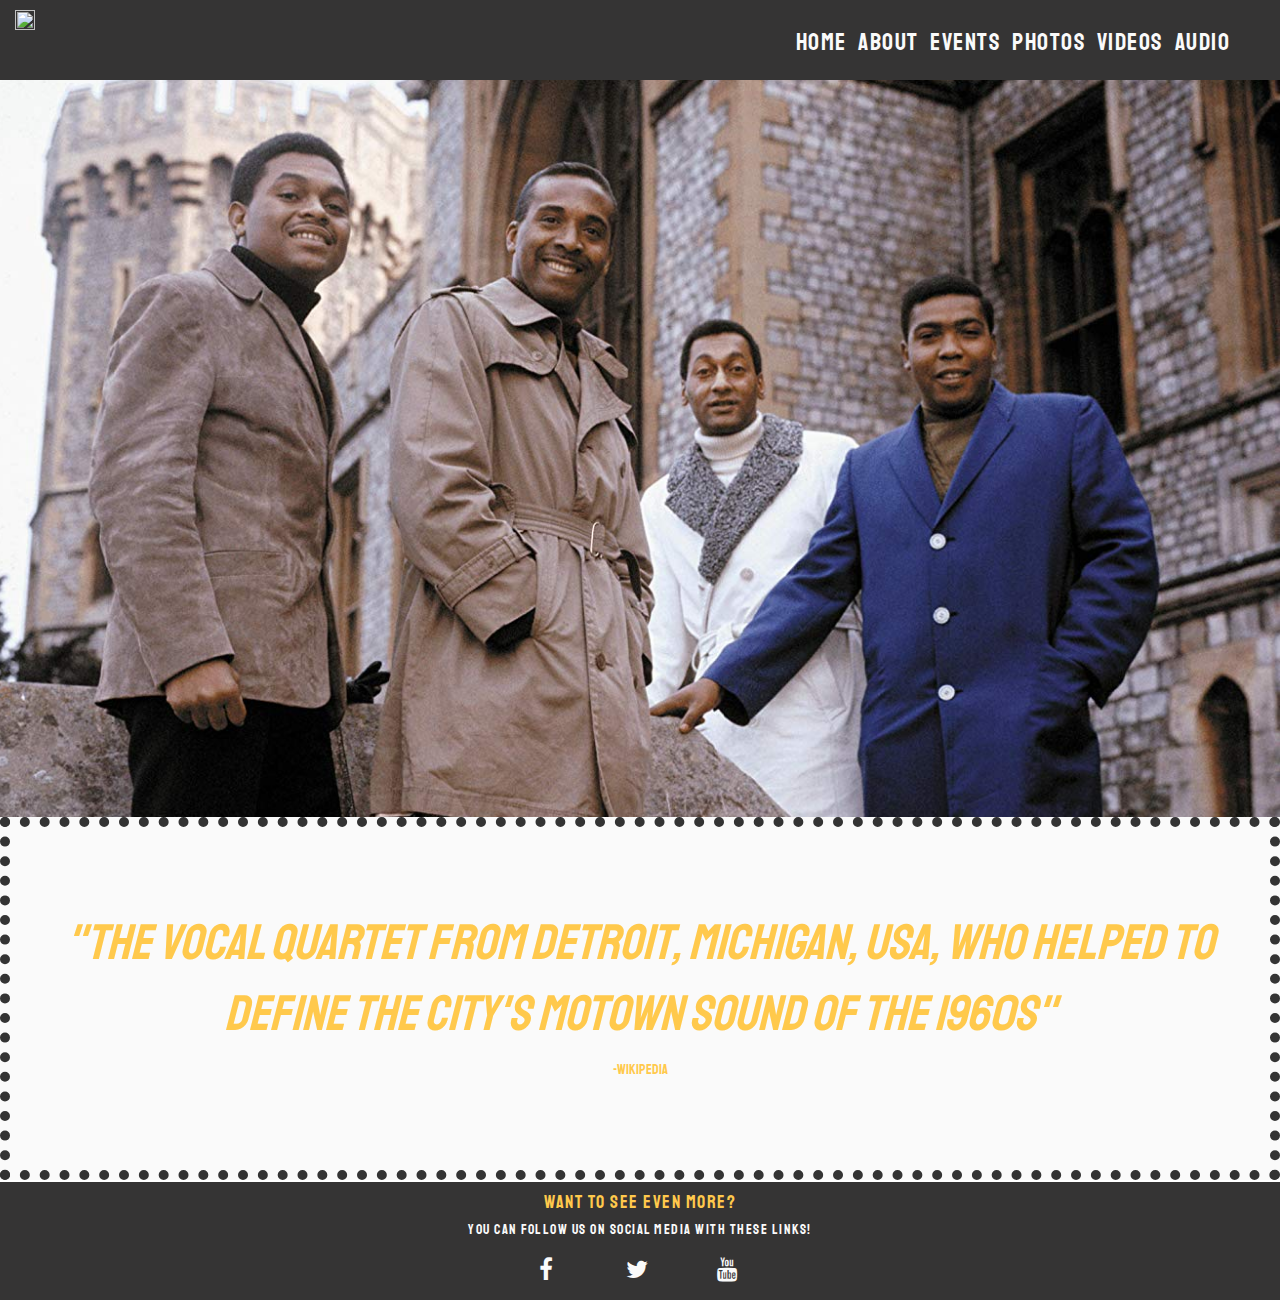
==== index.html @ 50c67801 "removed pages folder" ====
<!DOCTYPE html>
<html lang="en">
<head>
    <meta charset="UTF-8">
    <meta name="viewport" content="width=device-width, initial-scale=1.0">
    <meta http-equiv="X-UA-Compatible" content="ie=edge">
    
    <link rel="stylesheet" href="https://maxcdn.bootstrapcdn.com/bootstrap/3.3.7/css/bootstrap.min.css">
    <link rel="stylesheet" href="https://maxcdn.bootstrapcdn.com/font-awesome/4.7.0/css/font-awesome.min.css" type="text/css" />
    <link rel="stylesheet" href="/css/style.css" type="text/css" />
    <link href="https://fonts.googleapis.com/css?family=Staatliches" rel="stylesheet">
    
    <title>Four Tops</title>

</head>

<body>
    
    <nav class="container-fluid">
        <div class="topnav">
            <a class="logo" href="#home"><img src="../images/ftlogo.png"></a>
                <div class="topnav-right">
                    <a class="active" href="#home">Home</a>
                    <a href="#">About</a>
                    <a href="#">Events</a>
                    <a href="#">Photos</a>
                    <a href="#">Videos</a>
                    <a href="#">Audio</a>
            </div>
        </div>
    </nav>
    
    <section class="continer-fluid">
        <div class="row">
            <div class="image-wrapper">
                <img src="../images/indeximg1.jpg">
            </div>
        </div>
    </section>
    
    <article class="container-fluid">
        <div class="row-quote">
            <div class="quote-container">
                <p class=" uppercase quote-mainpage"><i>"The vocal quartet from Detroit, Michigan, USA, who helped to define the city's Motown sound of the 1960s"</i>
                </br><p class="quotee">-Wikipedia</p></p>
            </div>
        </div>
    </article>
    
    <footer class="container-fluid">
        <div id="base-foot">
            <h4 class="uppercase footer-text">Want to see even more?</h4>
            <h5 class="footer-main">You can follow us on Social Media with these links!</h5>
                <ul class="list-inline social-links">
                    <li><a class="target_blank" href="/"><i class="fa fa-facebook"></i></a></li>
                    <li><a class="target_blank" href="/"><i class="fa fa-twitter"></i></a></li>
                    <li><a class="target_blank" href="/"><i class="fa fa-youtube"></i></a></li>
               </ul>
        </div>
    </footer>
    
    <script src="https://code.jquery.com/jquery-3.2.1.min.js" integrity="sha256-hwg4gsxgFZhOsEEamdOYGBf13FyQuiTwlAQgxVSNgt4=" crossorigin="anonymous"></script>
    <script src="https://maxcdn.bootstrapcdn.com/bootstrap/3.3.7/js/bootstrap.min.js" integrity="sha384-Tc5IQib027qvyjSMfHjOMaLkfuWVxZxUPnCJA7l2mCWNIpG9mGCD8wGNIcPD7Txa" crossorigin="anonymous"></script>
</body>
</html>
---- css/style.css ----
@import url('https://fonts.googleapis.com/css?family=Staatliches:100,200,300,400,500,600,700|Exo:100,200,300,400,500,600,700');

/*--------------------------------------------------------------Nav Elements */

.topnav {
    background-color: #353434;
    overflow: hidden;
    padding: 10px;
    margin-left: -15px;
    margin-right: -15px;
}

.logo {
    float: left;
    margin-right: 50px;
    min-height: 60px;
}

.topnav a {
    color: #fafafa;
    font-weight: 500;
    text-decoration: none;
    letter-spacing: 1.5px;
    margin-left: 5px;
    font-family: "Staatliches", sans-serif;
    transition: all 0.5s ease-in-out;
}

.topnav a:hover {
    color: #ffc94c;
}

.topnav-right {
    float: right;
    margin-top: 15px;
    margin-right: 40px;
    font-size: x-large;
}

/*----------------------------------------Index main bg */

.image-wrapper, img {
    width: 100%;
    height: 100%;
}

.row {
    margin-right: 0;
}

/*----------------------------------------Article main page */

.row-quote {
    margin-right: -15px;
    margin-left: -15px;
    margin-bottom: 2px;
    background-color: #fafafa;
}

.quote-container {
    border-color: #ffc94c;
    border: dotted 10px;
    padding: 80px 0px 80px 0px;
}

.quote-mainpage {
    font-family: "Staatliches", sans-serif;
    display: inline-block;
    text-align: center;
    color: #ffc94c;
    font-size: 50px;
    padding-right: 10px;
    padding-left: 10px;
}

.quotee {
    font-family: "Staatliches", sans-serif;
    text-align: center;
    color: #ffc94c;
}

/*----------------------------------------Footer */

#base-foot {
    font-family: "Staatliches", sans-serif;
    letter-spacing: 1.5px;
    background-color: #353434;
    color: #fafafa;
    max-height: 118px;
    text-align: center;
    font-size: x-large;
    padding-top: 1px;
    margin-left: -15px;
    margin-right: -15px;
}

.footer-text {
    color: #ffc94c;
}

.social-links {
    margin-bottom: 0;
}

.social-links li a i {
    width: 75px;
    height: 75px;
    padding: 22px 0;
    font-size: x-large;
    text-align: center;
    color: #fafafa;
    margin-top: -13px;
}

.social-links li a i:hover {
    color: #ffc94c;
    transition: all 0.5s ease-in-out;
}
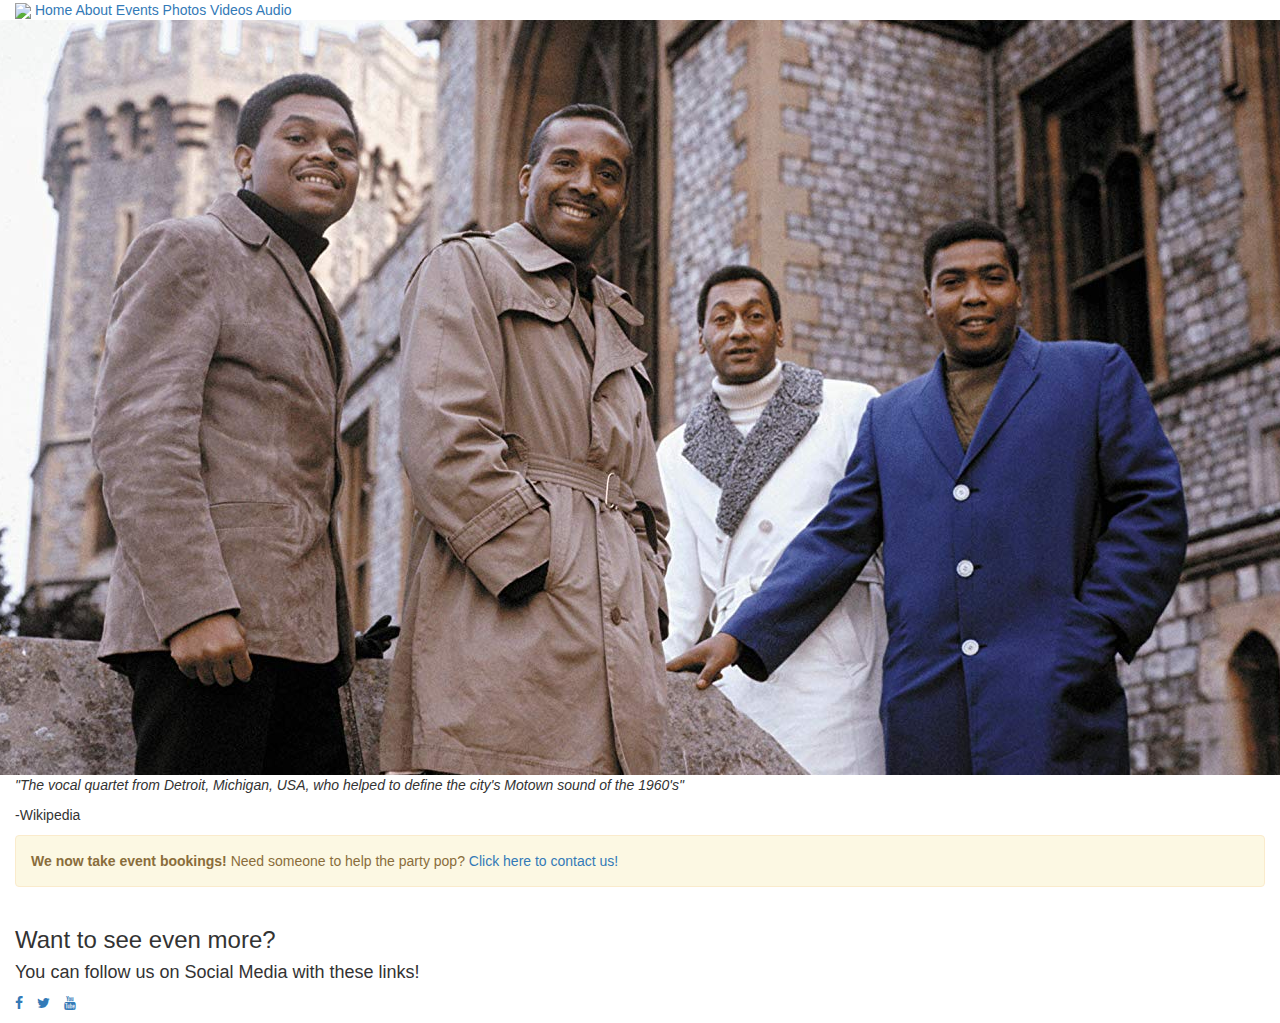
==== commit 166c8db7: "fixing issues with css not loading onto page" ====
--- a/index.html
+++ b/index.html
@@ -7,10 +7,10 @@
     
     <link rel="stylesheet" href="https://maxcdn.bootstrapcdn.com/bootstrap/3.3.7/css/bootstrap.min.css">
     <link rel="stylesheet" href="https://maxcdn.bootstrapcdn.com/font-awesome/4.7.0/css/font-awesome.min.css" type="text/css" />
-    <link rel="stylesheet" href="/css/style.css" type="text/css" />
+    <link rel="stylesheet" href="four-tops-milestone1/css/style.css" type="text/css" />
     <link href="https://fonts.googleapis.com/css?family=Staatliches" rel="stylesheet">
     
-    <title>Four Tops</title>
+    <title>Four Tops | Home</title>
 
 </head>
 
@@ -19,14 +19,14 @@
     <nav class="container-fluid">
         <div class="topnav">
             <a class="logo" href="#home"><img src="../images/ftlogo.png"></a>
-                <div class="topnav-right">
-                    <a class="active" href="#home">Home</a>
-                    <a href="#">About</a>
-                    <a href="#">Events</a>
+                <span class="topnav-right">
+                    <a class="active" href="index.html">Home</a>
+                    <a href="about.html">About</a>
+                    <a href="events.html">Events</a>
                     <a href="#">Photos</a>
                     <a href="#">Videos</a>
                     <a href="#">Audio</a>
-            </div>
+                </span
         </div>
     </nav>
     
@@ -41,16 +41,28 @@
     <article class="container-fluid">
         <div class="row-quote">
             <div class="quote-container">
-                <p class=" uppercase quote-mainpage"><i>"The vocal quartet from Detroit, Michigan, USA, who helped to define the city's Motown sound of the 1960s"</i>
+                <p class=" uppercase quote-mainpage"><i>"The vocal quartet from Detroit, Michigan, USA, who helped to define the city's Motown sound of the 1960's"</i>
                 </br><p class="quotee">-Wikipedia</p></p>
+            </div>
+        </div>
+    </article>
+    
+    <article class="alert-box">
+        <div class="container-fluid alert-container hidden-xs">
+            <div class="row">
+                <div class="col-xs-12">
+                    <div class="site-wide-alert alert alert-warning">
+                        <strong>We now take event bookings!</strong> Need someone to help the party pop?<a href="/"> Click here to contact us!</a>
+                    </div>
+                </div>
             </div>
         </div>
     </article>
     
     <footer class="container-fluid">
         <div id="base-foot">
-            <h4 class="uppercase footer-text">Want to see even more?</h4>
-            <h5 class="footer-main">You can follow us on Social Media with these links!</h5>
+            <h3 class="uppercase footer-text">Want to see even more?</h3>
+            <h4 class="footer-main">You can follow us on Social Media with these links!</h4>
                 <ul class="list-inline social-links">
                     <li><a class="target_blank" href="/"><i class="fa fa-facebook"></i></a></li>
                     <li><a class="target_blank" href="/"><i class="fa fa-twitter"></i></a></li>
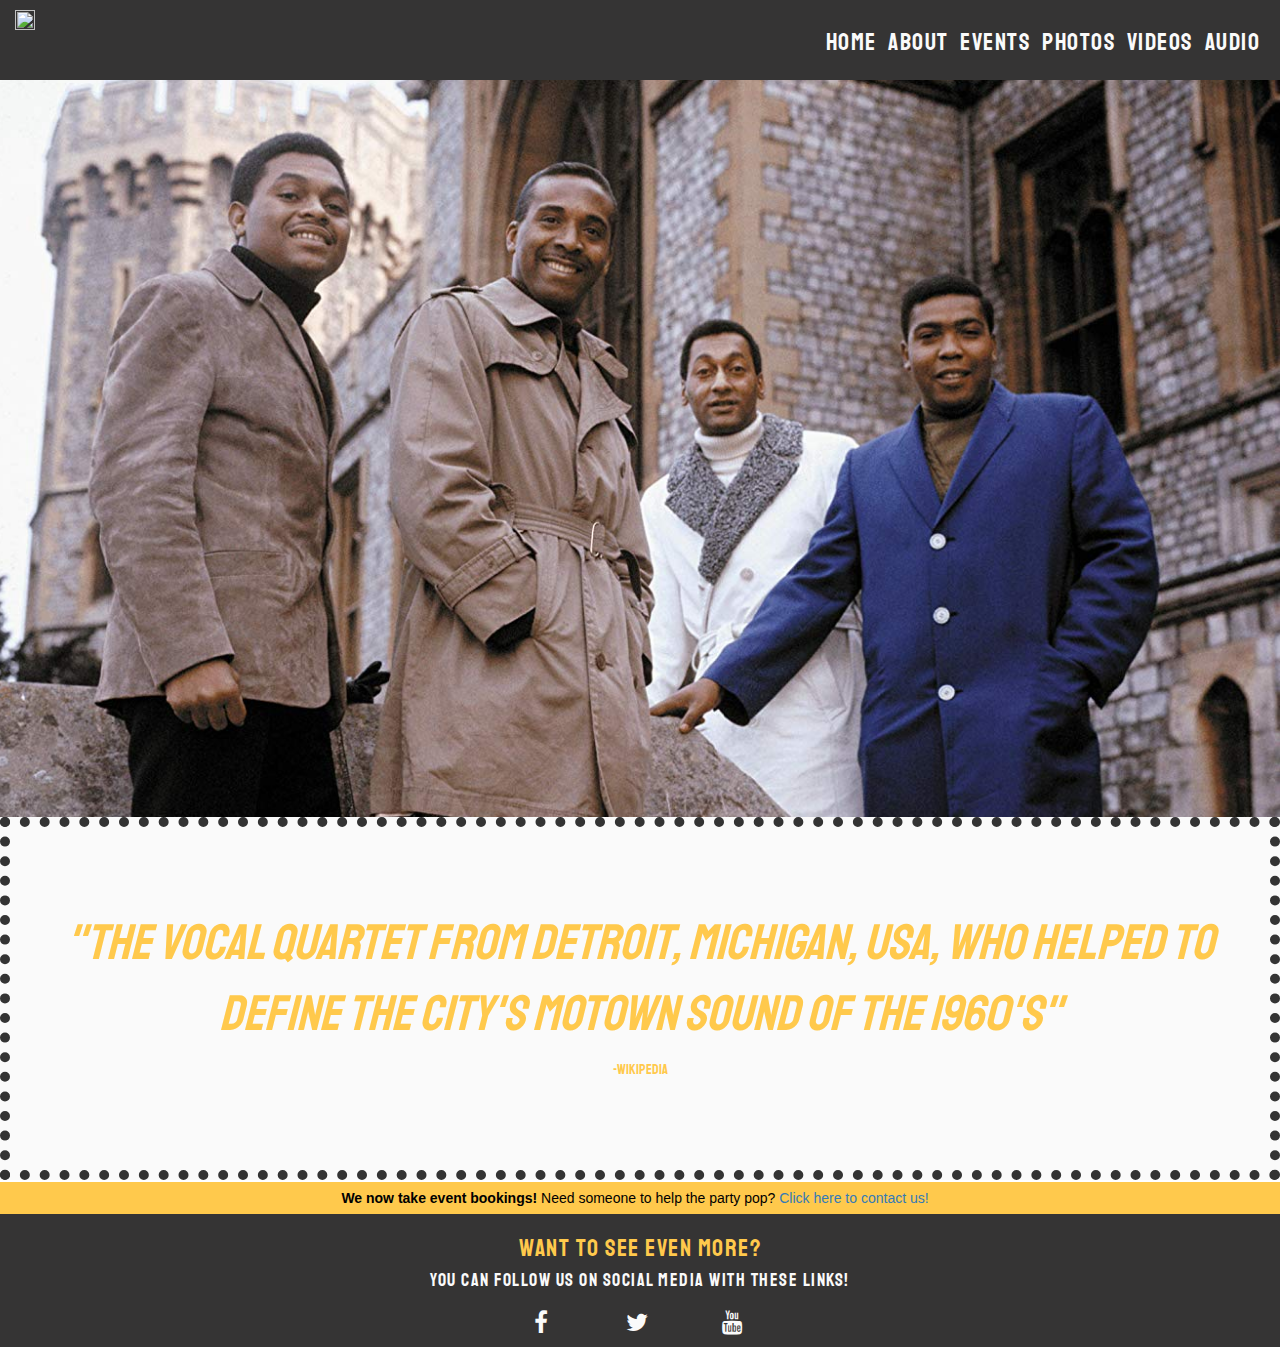
==== commit 231368cc: "github pages not loading css so moved all out of folders" ====
--- a/index.html
+++ b/index.html
@@ -7,7 +7,7 @@
     
     <link rel="stylesheet" href="https://maxcdn.bootstrapcdn.com/bootstrap/3.3.7/css/bootstrap.min.css">
     <link rel="stylesheet" href="https://maxcdn.bootstrapcdn.com/font-awesome/4.7.0/css/font-awesome.min.css" type="text/css" />
-    <link rel="stylesheet" href="four-tops-milestone1/css/style.css" type="text/css" />
+    <link rel="stylesheet" href="/style.css" type="text/css" />
     <link href="https://fonts.googleapis.com/css?family=Staatliches" rel="stylesheet">
     
     <title>Four Tops | Home</title>
--- a/style.css
+++ b/style.css
@@ -0,0 +1,150 @@
+@import url('https://fonts.googleapis.com/css?family=Staatliches:100,200,300,400,500,600,700|Exo:100,200,300,400,500,600,700');
+
+/*--------------------------------------------------------------Nav Elements */
+
+.topnav {
+    background-color: #353434;
+    overflow: hidden;
+    padding: 10px;
+    margin-left: -15px;
+    margin-right: -15px;
+}
+
+.logo {
+    float: left;
+    margin-right: 0;
+    min-height: 60px;
+}
+
+.topnav a {
+    color: #fafafa;
+    font-weight: 500;
+    text-decoration: none;
+    letter-spacing: 1.5px;
+    margin-left: 5px;
+    font-family: "Staatliches", sans-serif;
+    transition: all 0.5s ease-in-out;
+}
+
+.topnav a:hover {
+    color: #ffc94c;
+}
+
+.topnav-right {
+    float: right;
+    margin-top: 15px;
+    margin-right: 10px;
+    font-size: x-large;
+}
+
+.navbar-toggle {
+    color: #ffffff;
+    vertical-align: middle;
+    border: 1px solid #ffffff;
+}
+
+/*----------------------------------------Index main bg */
+
+.image-wrapper, img {
+    width: 100%;
+    height: 100%;
+}
+
+.row {
+    margin-right: 0;
+}
+
+/*----------------------------------------Article main page */
+
+.row-quote {
+    margin-right: -15px;
+    margin-left: -15px;
+    margin-bottom: 2px;
+    background-color: #fafafa;
+}
+
+.quote-container {
+    border-color: #ffc94c;
+    border: dotted 10px;
+    padding: 80px 0px 80px 0px;
+}
+
+.quote-mainpage {
+    font-family: "Staatliches", sans-serif;
+    display: inline-block;
+    text-align: center;
+    color: #ffc94c;
+    font-size: 50px;
+    padding-right: 10px;
+    padding-left: 10px;
+}
+
+.quotee {
+    font-family: "Staatliches", sans-serif;
+    text-align: center;
+    color: #ffc94c;
+}
+
+/*----------------------------------------Alert Box */
+
+.alert-container .col-xs-12 {
+    padding-left: 0;
+    padding-right: 0;
+}
+
+.site-wide-alert {
+    color: #000000;
+    background-color: #ffc94c;
+    border-color: #ffc94c;
+    padding: 5px 10px 5px 0px;
+    margin-bottom: 0;
+    margin-right: -15px;;
+    border: 1px solid transparent;
+    border-radius: 0;
+    text-align: center;
+    text-decoration: none;
+}
+
+/*----------------------------------------Footer */
+
+#base-foot {
+    font-family: "Staatliches", sans-serif;
+    letter-spacing: 1.5px;
+    background-color: #353434;
+    color: #fafafa;
+    max-height: 133px;
+    text-align: center;
+    font-size: x-large;
+    padding-top: 1px;
+    margin-left: -15px;
+    margin-right: -15px;
+}
+
+.footer-text {
+    color: #ffc94c;
+}
+
+.social-links {
+    margin-bottom: 0;
+}
+
+.social-links li a i {
+    width: 80px;
+    height: 80px;
+    padding: 22px 0;
+    font-size: x-large;
+    text-align: center;
+    color: #fafafa;
+    margin-top: -13px;
+}
+
+.social-links li a i:hover {
+    color: #ffc94c;
+    transition: all 0.5s ease-in-out;
+}
+
+/*------------------------------- Media Queries */
+
+@media (min-width 767px) {
+    
+}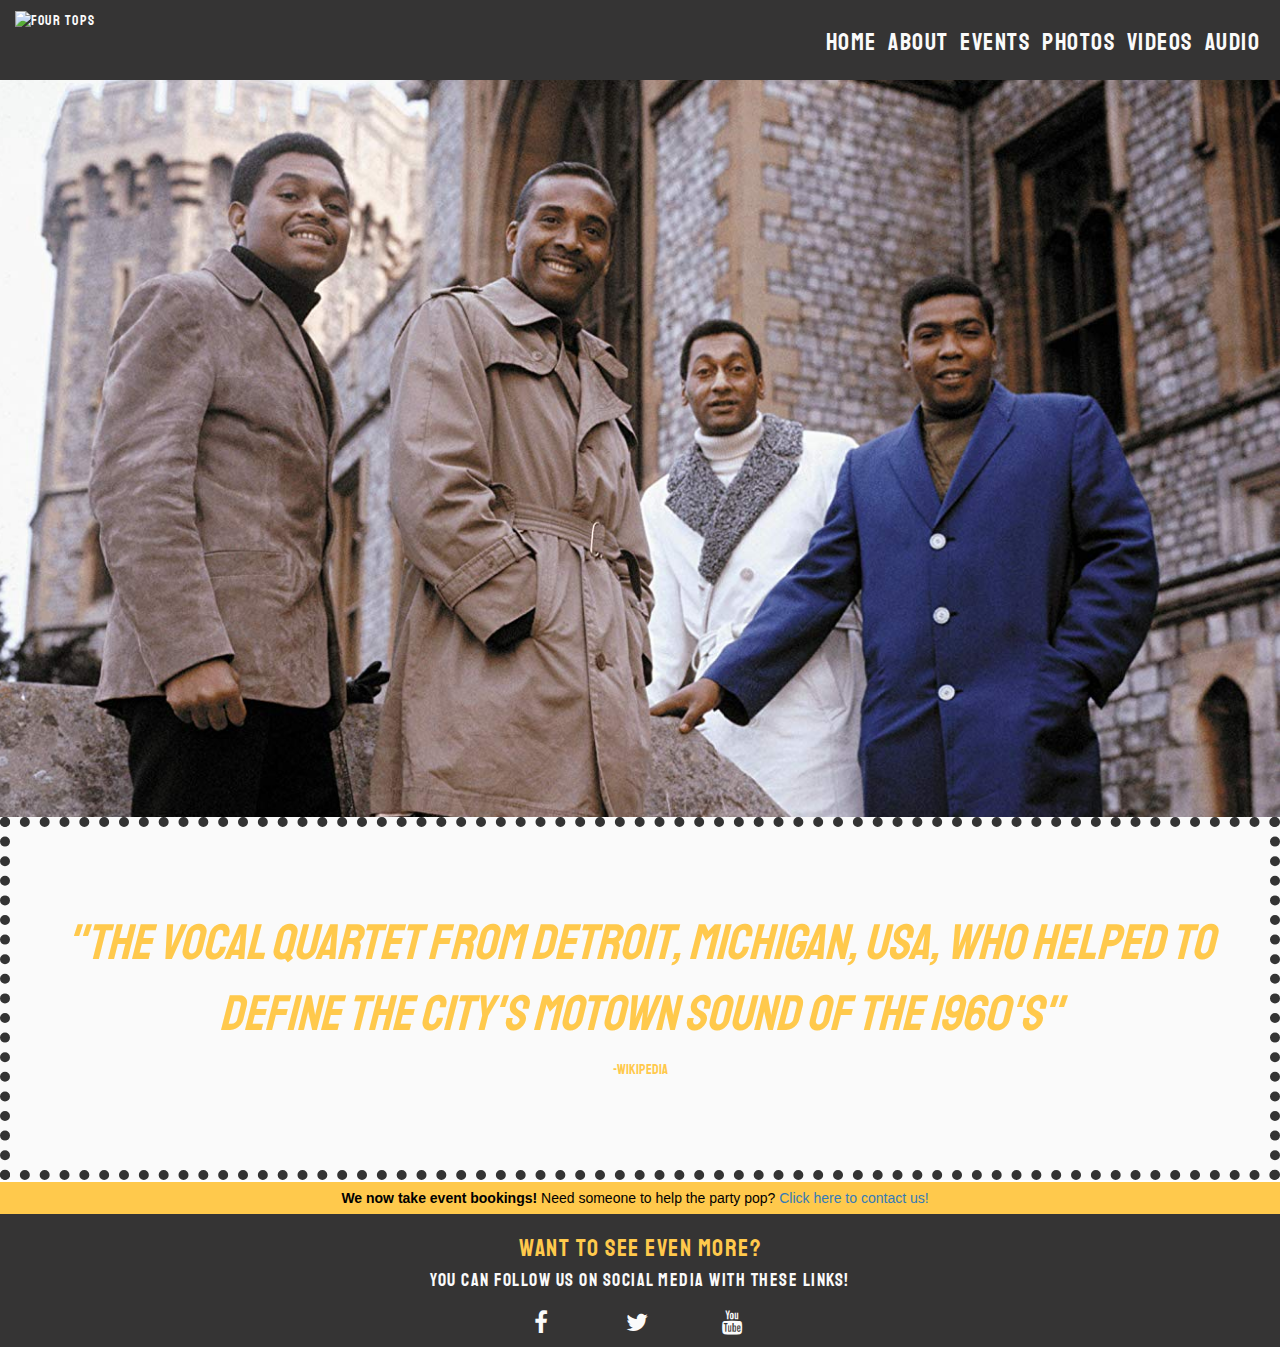
==== commit fc12b1d7: "got rid of / before style sheet link" ====
--- a/index.html
+++ b/index.html
@@ -1,5 +1,6 @@
 <!DOCTYPE html>
 <html lang="en">
+    
 <head>
     <meta charset="UTF-8">
     <meta name="viewport" content="width=device-width, initial-scale=1.0">
@@ -7,7 +8,7 @@
     
     <link rel="stylesheet" href="https://maxcdn.bootstrapcdn.com/bootstrap/3.3.7/css/bootstrap.min.css">
     <link rel="stylesheet" href="https://maxcdn.bootstrapcdn.com/font-awesome/4.7.0/css/font-awesome.min.css" type="text/css" />
-    <link rel="stylesheet" href="/style.css" type="text/css" />
+    <link rel="stylesheet" href="css/style.css" type="text/css" />
     <link href="https://fonts.googleapis.com/css?family=Staatliches" rel="stylesheet">
     
     <title>Four Tops | Home</title>
@@ -18,7 +19,7 @@
     
     <nav class="container-fluid">
         <div class="topnav">
-            <a class="logo" href="#home"><img src="../images/ftlogo.png"></a>
+            <a class="logo" href="#home"><img src="../images/ftlogo.png" alt="Four Tops"></a>
                 <span class="topnav-right">
                     <a class="active" href="index.html">Home</a>
                     <a href="about.html">About</a>
@@ -26,14 +27,14 @@
                     <a href="#">Photos</a>
                     <a href="#">Videos</a>
                     <a href="#">Audio</a>
-                </span
+                </span>
         </div>
     </nav>
     
     <section class="continer-fluid">
         <div class="row">
             <div class="image-wrapper">
-                <img src="../images/indeximg1.jpg">
+                <img src="../images/indeximg1.jpg" alt="Four Tops">
             </div>
         </div>
     </section>
@@ -42,7 +43,7 @@
         <div class="row-quote">
             <div class="quote-container">
                 <p class=" uppercase quote-mainpage"><i>"The vocal quartet from Detroit, Michigan, USA, who helped to define the city's Motown sound of the 1960's"</i>
-                </br><p class="quotee">-Wikipedia</p></p>
+                </br><p class="quotee">-Wikipedia</p>
             </div>
         </div>
     </article>
--- a/css/style.css
+++ b/css/style.css
@@ -0,0 +1,150 @@
+@import url('https://fonts.googleapis.com/css?family=Staatliches:100,200,300,400,500,600,700|Exo:100,200,300,400,500,600,700');
+
+/*--------------------------------------------------------------Nav Elements */
+
+.topnav {
+    background-color: #353434;
+    overflow: hidden;
+    padding: 10px;
+    margin-left: -15px;
+    margin-right: -15px;
+}
+
+.logo {
+    float: left;
+    margin-right: 0;
+    min-height: 60px;
+}
+
+.topnav a {
+    color: #fafafa;
+    font-weight: 500;
+    text-decoration: none;
+    letter-spacing: 1.5px;
+    margin-left: 5px;
+    font-family: "Staatliches", sans-serif;
+    transition: all 0.5s ease-in-out;
+}
+
+.topnav a:hover {
+    color: #ffc94c;
+}
+
+.topnav-right {
+    float: right;
+    margin-top: 15px;
+    margin-right: 10px;
+    font-size: x-large;
+}
+
+.navbar-toggle {
+    color: #ffffff;
+    vertical-align: middle;
+    border: 1px solid #ffffff;
+}
+
+/*----------------------------------------Index main bg */
+
+.image-wrapper, img {
+    width: 100%;
+    height: 100%;
+}
+
+.row {
+    margin-right: 0;
+}
+
+/*----------------------------------------Article main page */
+
+.row-quote {
+    margin-right: -15px;
+    margin-left: -15px;
+    margin-bottom: 2px;
+    background-color: #fafafa;
+}
+
+.quote-container {
+    border-color: #ffc94c;
+    border: dotted 10px;
+    padding: 80px 0px 80px 0px;
+}
+
+.quote-mainpage {
+    font-family: "Staatliches", sans-serif;
+    display: inline-block;
+    text-align: center;
+    color: #ffc94c;
+    font-size: 50px;
+    padding-right: 10px;
+    padding-left: 10px;
+}
+
+.quotee {
+    font-family: "Staatliches", sans-serif;
+    text-align: center;
+    color: #ffc94c;
+}
+
+/*----------------------------------------Alert Box */
+
+.alert-container .col-xs-12 {
+    padding-left: 0;
+    padding-right: 0;
+}
+
+.site-wide-alert {
+    color: #000000;
+    background-color: #ffc94c;
+    border-color: #ffc94c;
+    padding: 5px 10px 5px 0px;
+    margin-bottom: 0;
+    margin-right: -15px;;
+    border: 1px solid transparent;
+    border-radius: 0;
+    text-align: center;
+    text-decoration: none;
+}
+
+/*----------------------------------------Footer */
+
+#base-foot {
+    font-family: "Staatliches", sans-serif;
+    letter-spacing: 1.5px;
+    background-color: #353434;
+    color: #fafafa;
+    max-height: 133px;
+    text-align: center;
+    font-size: x-large;
+    padding-top: 1px;
+    margin-left: -15px;
+    margin-right: -15px;
+}
+
+.footer-text {
+    color: #ffc94c;
+}
+
+.social-links {
+    margin-bottom: 0;
+}
+
+.social-links li a i {
+    width: 80px;
+    height: 80px;
+    padding: 22px 0;
+    font-size: x-large;
+    text-align: center;
+    color: #fafafa;
+    margin-top: -13px;
+}
+
+.social-links li a i:hover {
+    color: #ffc94c;
+    transition: all 0.5s ease-in-out;
+}
+
+/*------------------------------- Media Queries */
+
+@media (min-width 767px) {
+    
+}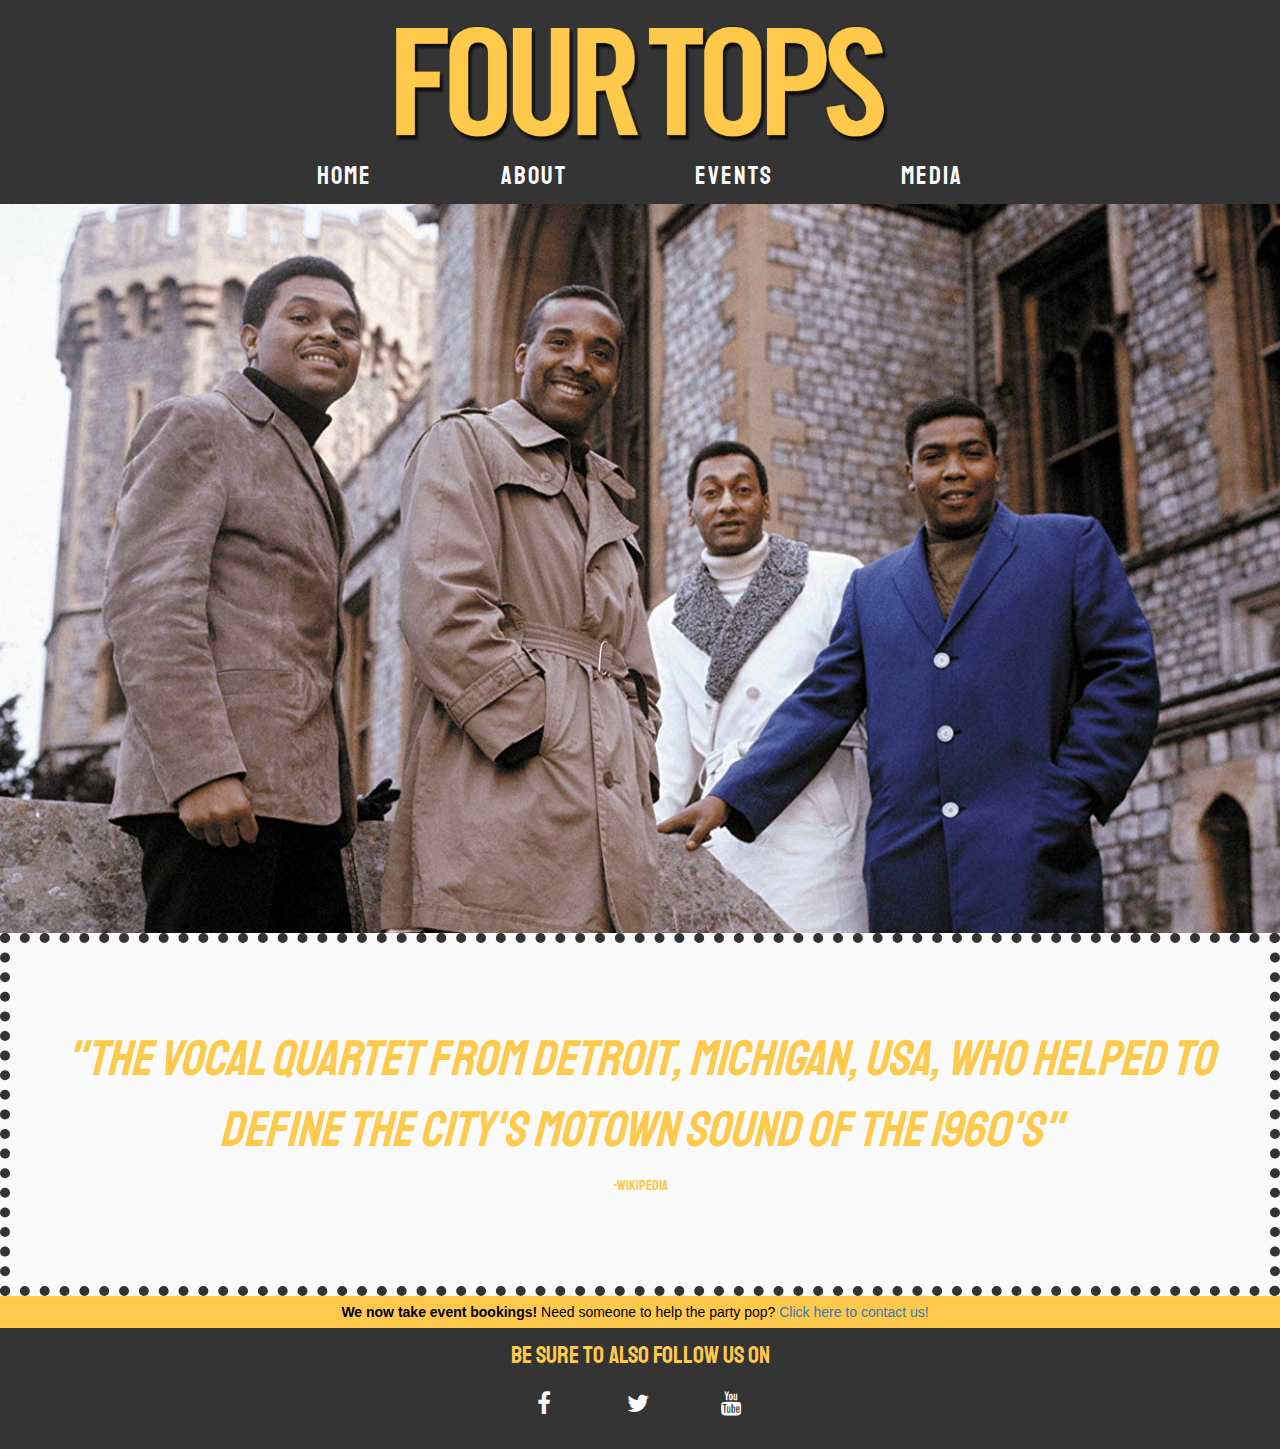
==== commit bf62d3b5: "changed nav bar to be more mobile friendly then used media queries to set up for desktop" ====
--- a/index.html
+++ b/index.html
@@ -6,48 +6,55 @@
     <meta name="viewport" content="width=device-width, initial-scale=1.0">
     <meta http-equiv="X-UA-Compatible" content="ie=edge">
     
+<!--------------------------------------Style Sheets and bootstrap/Font links-->    
     <link rel="stylesheet" href="https://maxcdn.bootstrapcdn.com/bootstrap/3.3.7/css/bootstrap.min.css">
     <link rel="stylesheet" href="https://maxcdn.bootstrapcdn.com/font-awesome/4.7.0/css/font-awesome.min.css" type="text/css" />
     <link rel="stylesheet" href="css/style.css" type="text/css" />
     <link href="https://fonts.googleapis.com/css?family=Staatliches" rel="stylesheet">
-    
+<!-------------------------------------/Style Sheets and bootstrap/Font links-->
     <title>Four Tops | Home</title>
 
 </head>
 
 <body>
-    
+<!--------------------------------------------------------------------Nav Bar-->
     <nav class="container-fluid">
-        <div class="topnav">
-            <a class="logo" href="#home"><img src="../images/ftlogo.png" alt="Four Tops"></a>
-                <span class="topnav-right">
-                    <a class="active" href="index.html">Home</a>
-                    <a href="about.html">About</a>
-                    <a href="events.html">Events</a>
-                    <a href="#">Photos</a>
-                    <a href="#">Videos</a>
-                    <a href="#">Audio</a>
-                </span>
+        <div class="row">
+            <div class="topnav col-xs-12">
+                    <a href="index.html"><img src="images/ftlogo.png" alt="Four Tops"></a>
+                        <ul class="topnav-links col-xs-12">
+                            <li><a href="index.html">Home</a></li>
+                            <li><a href="about.html">About</a</li>
+                            <li><a href="events.html">Events</a></li>
+                            <li><a href="media.html">Media</a></li>
+                        </ul>
+            </div>
         </div>
     </nav>
-    
+<!-------------------------------------------------------------------/Nav Bar-->
+
+<!--------------------------------------------------------------Main Image bg-->
     <section class="continer-fluid">
         <div class="row">
-            <div class="image-wrapper">
-                <img src="../images/indeximg1.jpg" alt="Four Tops">
+            <div class="image-wrapper col-xs-12">
+                <img src="images/indeximg1.jpg" alt="Four Tops">
             </div>
         </div>
     </section>
-    
+<!-------------------------------------------------------------/Main Image bg-->
+
+<!---------------------------------------------------------------Quote Bottom-->
     <article class="container-fluid">
-        <div class="row-quote">
+        <div class="row">
             <div class="quote-container">
                 <p class=" uppercase quote-mainpage"><i>"The vocal quartet from Detroit, Michigan, USA, who helped to define the city's Motown sound of the 1960's"</i>
-                </br><p class="quotee">-Wikipedia</p>
+                </br><p class="quote-artist">-Wikipedia</p>
             </div>
         </div>
     </article>
-    
+<!--------------------------------------------------------------/Quote Bottom-->
+
+<!----------------------------------------------------------------------Alert-->
     <article class="alert-box">
         <div class="container-fluid alert-container hidden-xs">
             <div class="row">
@@ -59,20 +66,26 @@
             </div>
         </div>
     </article>
-    
+<!---------------------------------------------------------------------/Alert-->
+
+<!---------------------------------------------------------------------Footer-->
     <footer class="container-fluid">
-        <div id="base-foot">
-            <h3 class="uppercase footer-text">Want to see even more?</h3>
-            <h4 class="footer-main">You can follow us on Social Media with these links!</h4>
+        <div class="row">
+            <div class="footer-container col-xs-12">
+                <p class="footer-banner uppercase">Be sure to also follow us on</p>
                 <ul class="list-inline social-links">
                     <li><a class="target_blank" href="/"><i class="fa fa-facebook"></i></a></li>
                     <li><a class="target_blank" href="/"><i class="fa fa-twitter"></i></a></li>
                     <li><a class="target_blank" href="/"><i class="fa fa-youtube"></i></a></li>
                </ul>
+           </div>
         </div>
     </footer>
-    
+<!--------------------------------------------------------------------/Footer-->
+
+<!--------------------------------------------------------------Java & JQuery-->
     <script src="https://code.jquery.com/jquery-3.2.1.min.js" integrity="sha256-hwg4gsxgFZhOsEEamdOYGBf13FyQuiTwlAQgxVSNgt4=" crossorigin="anonymous"></script>
     <script src="https://maxcdn.bootstrapcdn.com/bootstrap/3.3.7/js/bootstrap.min.js" integrity="sha384-Tc5IQib027qvyjSMfHjOMaLkfuWVxZxUPnCJA7l2mCWNIpG9mGCD8wGNIcPD7Txa" crossorigin="anonymous"></script>
+<!-------------------------------------------------------------/Java & JQuery-->
 </body>
 </html>--- a/css/style.css
+++ b/css/style.css
@@ -1,69 +1,65 @@
 @import url('https://fonts.googleapis.com/css?family=Staatliches:100,200,300,400,500,600,700|Exo:100,200,300,400,500,600,700');
 
-/*--------------------------------------------------------------Nav Elements */
+
+/*---------------------------------------------------------------Nav Elements */
+
+div a img {
+    width: 75%;
+    margin-left: 12%;
+}
 
 .topnav {
     background-color: #353434;
-    overflow: hidden;
-    padding: 10px;
-    margin-left: -15px;
-    margin-right: -15px;
+    min-height: 100px;
+    text-decoration: none;
 }
 
-.logo {
-    float: left;
-    margin-right: 0;
-    min-height: 60px;
+/*--------------------------Also style footer to mobile 1st
+------------------------------Change main page logo to fit for mobile and not got past 100% of page width? */
+
+.topnav-links {
+    display: block;
+    position: relative;
 }
 
-.topnav a {
-    color: #fafafa;
-    font-weight: 500;
-    text-decoration: none;
-    letter-spacing: 1.5px;
-    margin-left: 5px;
+.topnav-links li {
     font-family: "Staatliches", sans-serif;
-    transition: all 0.5s ease-in-out;
+    text-align: center;
+    border-bottom: solid 1px;
+    border-bottom-color: #ffc94c;
+    border-top: solid 1px;
+    border-top-color: #ffc94c;
+    width: 100%;
+    padding-bottom: 5px;
+    padding-top: 5px;
+    letter-spacing: 1.5;
+    margin-bottom: 5px;
 }
 
-.topnav a:hover {
+.topnav-links li a {
+    color: #fafafa; 
+    text-transform: capitalize;
+    font-size: 25px;
+    text-decoration: none;
+    transition: 0.5s ease-in-out;
+}
+
+.topnav-links li a:hover {
     color: #ffc94c;
 }
 
-.topnav-right {
-    float: right;
-    margin-top: 15px;
-    margin-right: 10px;
-    font-size: x-large;
-}
+/*--------------------------------------------------------------Index main bg */
 
-.navbar-toggle {
-    color: #ffffff;
-    vertical-align: middle;
-    border: 1px solid #ffffff;
-}
 
-/*----------------------------------------Index main bg */
-
-.image-wrapper, img {
+.image-wrapper img {
     width: 100%;
     height: 100%;
 }
 
-.row {
-    margin-right: 0;
-}
-
-/*----------------------------------------Article main page */
-
-.row-quote {
-    margin-right: -15px;
-    margin-left: -15px;
-    margin-bottom: 2px;
-    background-color: #fafafa;
-}
+/*----------------------------------------------------------Article main page */
 
 .quote-container {
+    background-color: #fafafa;
     border-color: #ffc94c;
     border: dotted 10px;
     padding: 80px 0px 80px 0px;
@@ -79,13 +75,13 @@
     padding-left: 10px;
 }
 
-.quotee {
+.quote-artist {
     font-family: "Staatliches", sans-serif;
     text-align: center;
     color: #ffc94c;
 }
 
-/*----------------------------------------Alert Box */
+/*------------------------------------------------------------------Alert Box */
 
 .alert-container .col-xs-12 {
     padding-left: 0;
@@ -98,34 +94,30 @@
     border-color: #ffc94c;
     padding: 5px 10px 5px 0px;
     margin-bottom: 0;
-    margin-right: -15px;;
     border: 1px solid transparent;
     border-radius: 0;
     text-align: center;
     text-decoration: none;
 }
 
-/*----------------------------------------Footer */
+/*---------------------------------------------------------------------Footer */
 
-#base-foot {
-    font-family: "Staatliches", sans-serif;
-    letter-spacing: 1.5px;
+.footer-container {
     background-color: #353434;
-    color: #fafafa;
-    max-height: 133px;
-    text-align: center;
-    font-size: x-large;
-    padding-top: 1px;
-    margin-left: -15px;
-    margin-right: -15px;
+    min-height: 100px;
 }
 
-.footer-text {
+.footer-banner {
     color: #ffc94c;
+    font-family: "Staatliches", sans-serif;
+    font-size: x-large;
+    text-align: center;
+    padding-top: 10px;
 }
 
 .social-links {
     margin-bottom: 0;
+    text-align: center;
 }
 
 .social-links li a i {
@@ -136,15 +128,36 @@
     text-align: center;
     color: #fafafa;
     margin-top: -13px;
+    transition: all 0.5s ease-in-out;
 }
 
 .social-links li a i:hover {
     color: #ffc94c;
-    transition: all 0.5s ease-in-out;
 }
 
-/*------------------------------- Media Queries */
+/*------------------------------------------------------------- Media Queries */
 
-@media (min-width 767px) {
+@media only screen and (min-width: 768px) {
     
+    div a img {
+        width: 40%;
+        height: 40%;
+        margin-left: 30%;
+        margin-top: -15px;
+    }
+    
+    .topnav-links {
+        text-align: center;
+        margin-top: -20px;
+        font-size: x-large;
+    }
+    
+    .topnav-links li {
+        display: inline;
+        border-top-style: hidden;
+        border-bottom-style: hidden;
+        margin-left: 5%;
+        margin-right: 5%;
+        letter-spacing: 2px;
+    }
 }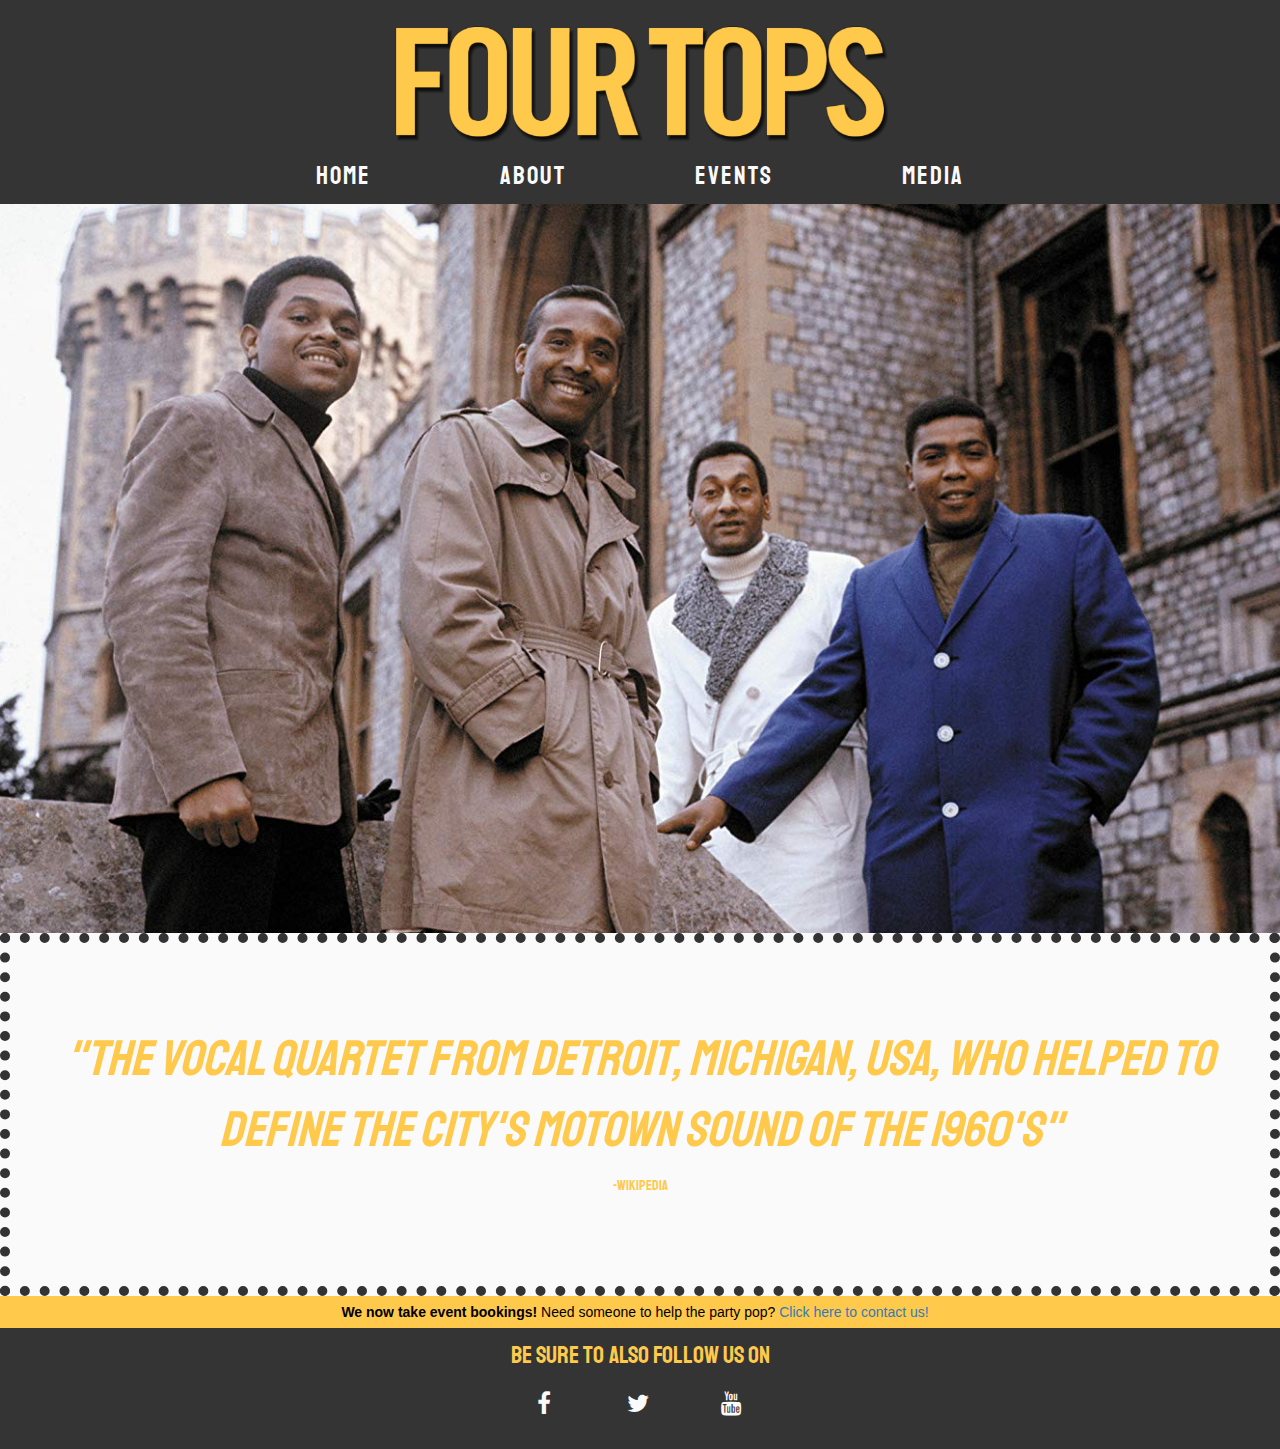
==== commit 60f56e12: "added all content to about page including pictures and bios" ====
--- a/index.html
+++ b/index.html
@@ -24,7 +24,7 @@
                     <a href="index.html"><img src="images/ftlogo.png" alt="Four Tops"></a>
                         <ul class="topnav-links col-xs-12">
                             <li><a href="index.html">Home</a></li>
-                            <li><a href="about.html">About</a</li>
+                            <li><a href="about.html">About</a></li>
                             <li><a href="events.html">Events</a></li>
                             <li><a href="media.html">Media</a></li>
                         </ul>
--- a/css/style.css
+++ b/css/style.css
@@ -79,6 +79,73 @@
     font-family: "Staatliches", sans-serif;
     text-align: center;
     color: #ffc94c;
+}
+
+/*-----------------------------------------------------------------Artist Bio */
+
+.artist-title {
+    background-color: #353434;
+    width: 100%;
+    font-family: "Staatliches", sans-serif;
+    color: #ffc94c;
+    text-align: center;
+    padding-top: 10px;
+    margin-bottom: -15px;
+}
+
+.artistbio-container {
+    background-color: #353434;
+    width: 100%;
+    min-height: 200px;
+    padding-top: 20px;
+    padding-bottom: 20px;
+}
+
+.artist {
+    font-family: "Staatliches", sans-serif;
+    color: #fafafa;
+    display: inline;
+    min-height: 175px;
+}
+
+.artist h3 {
+    color: #ffc94c;
+}
+
+.artist-left {
+    float: left;
+    margin-bottom: 15px;
+}
+
+.artist-image-left {
+    position: relative;
+    display: inline;
+}
+
+.artist-right {
+    float: right;
+    margin-bottom: 15px;
+}
+
+.artist-image-right {
+    position: relative;
+    display: inline;
+}
+
+#artist-photo {
+    height: 30%;
+    width: 30%;
+    vertical-align: middle;
+}
+
+.artist-sub-title {
+    width: 100%;
+    color: #ffc94c;
+    font-size: 30px;
+    font-family: "Staatliches", sans-serif;
+    text-align: center;
+    padding-top: 20px;
+    padding-bottom: 20px;
 }
 
 /*------------------------------------------------------------------Alert Box */
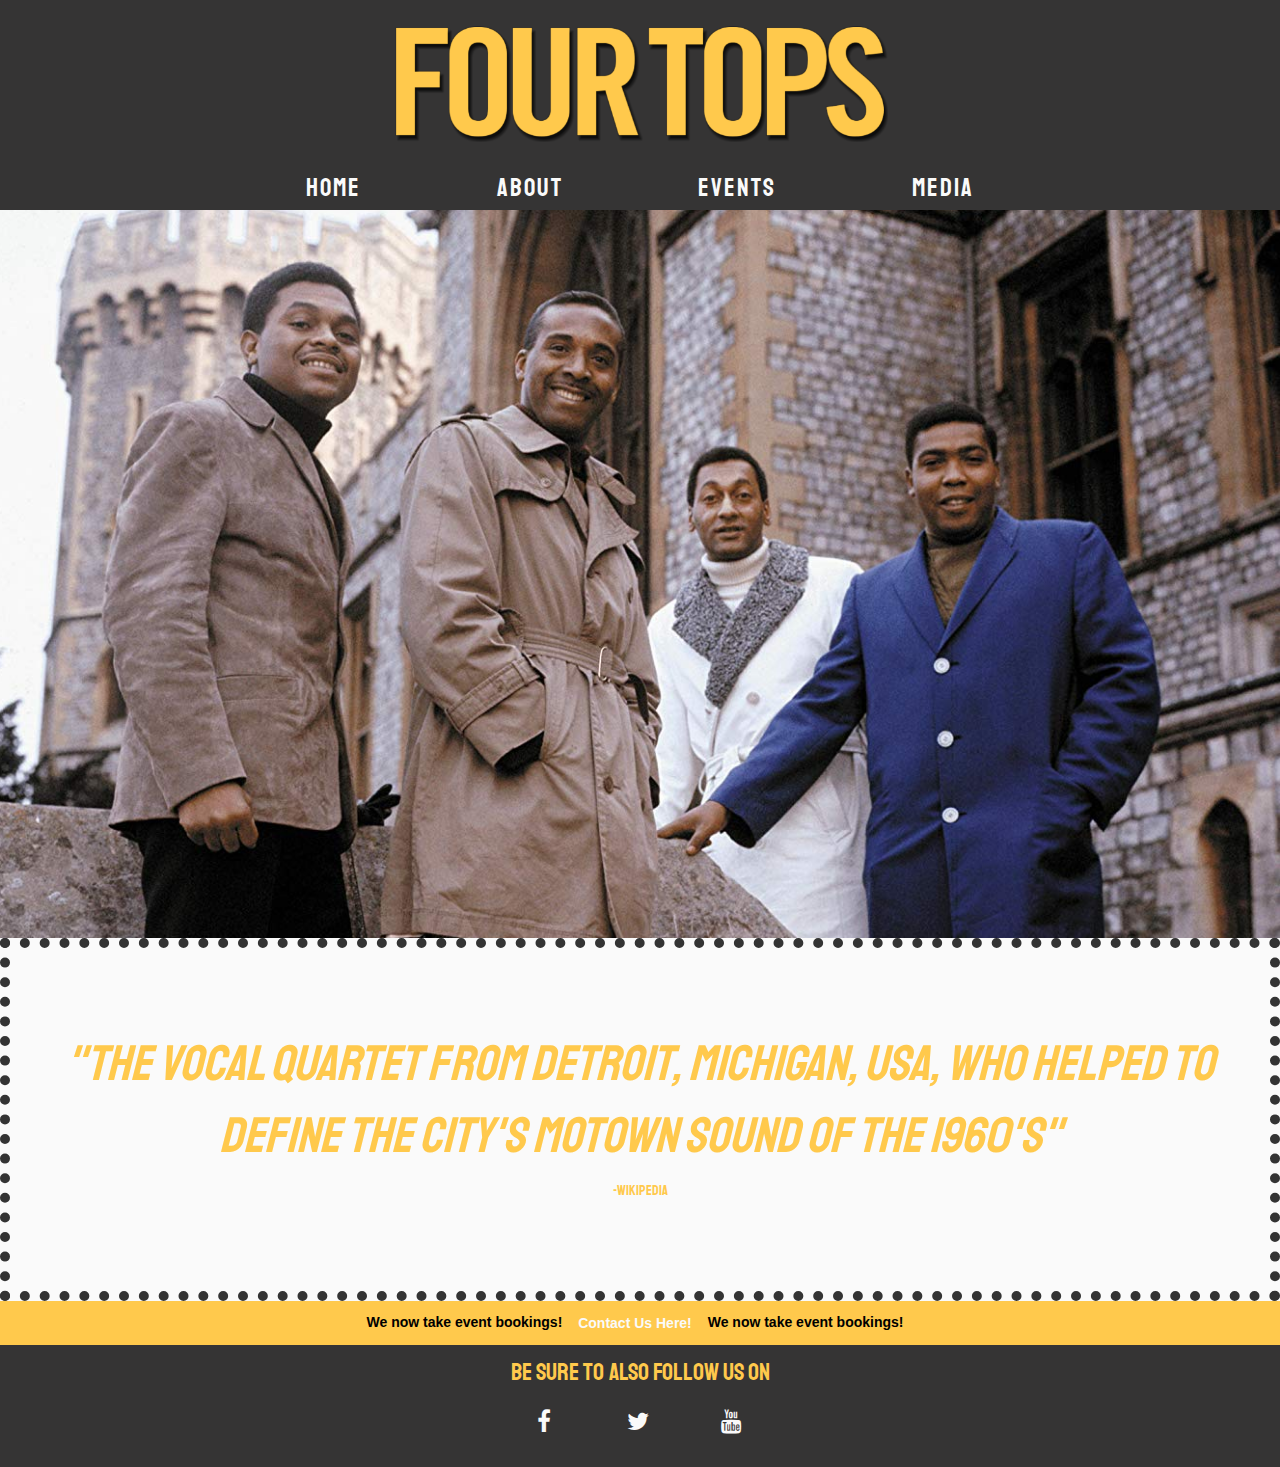
==== commit 37c6ee3e: "content complete and validated, about page reset, media sizes changed, only README.MD file to create" ====
--- a/index.html
+++ b/index.html
@@ -18,49 +18,59 @@
 
 <body>
 <!--------------------------------------------------------------------Nav Bar-->
-    <nav class="container-fluid">
-        <div class="row">
-            <div class="topnav col-xs-12">
-                    <a href="index.html"><img src="images/ftlogo.png" alt="Four Tops"></a>
-                        <ul class="topnav-links col-xs-12">
-                            <li><a href="index.html">Home</a></li>
-                            <li><a href="about.html">About</a></li>
-                            <li><a href="events.html">Events</a></li>
-                            <li><a href="media.html">Media</a></li>
-                        </ul>
+    <nav>
+        <div class="container-fluid">
+            <div class="row">
+                <div class="topnav col-xs-12">
+                        <a href="index.html"><img src="images/ftlogo.png" alt="Four Tops"></a>
+                            <ul class="topnav-links col-xs-12">
+                                <li><a href="index.html">Home</a></li>
+                                <li><a href="about.html">About</a></li>
+                                <li><a href="events.html">Events</a></li>
+                                <li><a href="media.html">Media</a></li>
+                            </ul>
+                </div>
             </div>
         </div>
     </nav>
 <!-------------------------------------------------------------------/Nav Bar-->
 
 <!--------------------------------------------------------------Main Image bg-->
-    <section class="continer-fluid">
-        <div class="row">
-            <div class="image-wrapper col-xs-12">
-                <img src="images/indeximg1.jpg" alt="Four Tops">
+    <section>
+        <div class="continer-fluid">
+            <div class="row">
+                <div class="image-wrapper col-xs-12">
+                    <img src="images/indeximg1.jpg" alt="Four Tops">
+                </div>
             </div>
         </div>
     </section>
 <!-------------------------------------------------------------/Main Image bg-->
 
 <!---------------------------------------------------------------Quote Bottom-->
-    <article class="container-fluid">
-        <div class="row">
-            <div class="quote-container">
-                <p class=" uppercase quote-mainpage"><i>"The vocal quartet from Detroit, Michigan, USA, who helped to define the city's Motown sound of the 1960's"</i>
-                </br><p class="quote-artist">-Wikipedia</p>
+    <article>
+        <div class="container-fluid">
+            <div class="row">
+                <div class="quote-container">
+                    <p class=" uppercase quote-mainpage"><i>"The vocal quartet from Detroit, Michigan, USA, who helped to define the city's Motown sound of the 1960's"</i>
+                    <br><p class="quote-artist">-Wikipedia</p>
+                </div>
             </div>
         </div>
     </article>
 <!--------------------------------------------------------------/Quote Bottom-->
 
 <!----------------------------------------------------------------------Alert-->
-    <article class="alert-box">
-        <div class="container-fluid alert-container hidden-xs">
-            <div class="row">
-                <div class="col-xs-12">
-                    <div class="site-wide-alert alert alert-warning">
-                        <strong>We now take event bookings!</strong> Need someone to help the party pop?<a href="/"> Click here to contact us!</a>
+    <article>
+        <div class="alert-box">
+            <div class="container-fluid alert-container hidden-xs">
+                <div class="row">
+                    <div class="col-xs-12">
+                        <div class="site-wide-alert alert alert-warning">
+                            <strong>We now take event bookings!</strong>
+                            <button class="btn btn-default btn-modal" data-toggle="modal" data-target="#eventModal"><strong>Contact Us Here!</strong></button>
+                            <strong>We now take event bookings!</strong>
+                        </div>
                     </div>
                 </div>
             </div>
@@ -68,17 +78,60 @@
     </article>
 <!---------------------------------------------------------------------/Alert-->
 
+<!----------------------------------------------------------------------Modal-->
+    <article>
+        <div class="container-fluid">
+            <div class="row">
+                <div class="modal fade" id="eventModal" tabindex="-1" role="dialog" aria-labelledby="myModalLabel">
+                  <div class="modal-dialog" role="document">
+                    <div class="modal-content">
+                      <div class="modal-header">
+                        <button type="button" class="close" data-dismiss="modal" aria-label="Close"><span aria-hidden="true">&times;</span></button>
+                        <h4 class="modal-title" id="myModalLabel">How Can We Make Your Day?</h4>
+                      </div>
+                      <div class="modal-body">
+                        <form>
+                          <div class="form-group">
+                            <label for="name">Your Name</label>
+                            <input type="text" class="form-control" id="name" placeholder="Enter Your Name" required>
+                          </div>
+                          <div class="form-group">
+                            <label for="email1">Email Address</label>
+                            <input type="email" class="form-control" id="email1" placeholder="Your E-mail" required>
+                          </div>
+                          <div class="form-group">
+                            <label for="mobile">Your Contact number Number</label>
+                            <input type="tel" class="form-control" id="mobile" placeholder="Enter a Contact Number Number (Optional)">
+                          </div>
+                          <div class="form-group">
+                            <label for="projectsummary">Summary of Your Expectations</label>
+                            <textarea rows="5" name="projectsummary" class="form-control" id="projectsummary" placeholder="What is it you want us to do?" required/></textarea>
+                          </div>
+                          <p class="help-block">Make sure to let us know WHEN and WHERE! <br> Also what can we do to make your event a success</p>
+                          <button type="submit" class="btn btn-submit btn-success center-block">Send!</button>
+                        </form>
+                      </div>
+                    </div>
+                  </div>
+                </div>
+            </div>
+        </div>
+    </article>
+<!---------------------------------------------------------------------/Modal-->
+
 <!---------------------------------------------------------------------Footer-->
-    <footer class="container-fluid">
-        <div class="row">
-            <div class="footer-container col-xs-12">
-                <p class="footer-banner uppercase">Be sure to also follow us on</p>
-                <ul class="list-inline social-links">
-                    <li><a class="target_blank" href="/"><i class="fa fa-facebook"></i></a></li>
-                    <li><a class="target_blank" href="/"><i class="fa fa-twitter"></i></a></li>
-                    <li><a class="target_blank" href="/"><i class="fa fa-youtube"></i></a></li>
-               </ul>
-           </div>
+    <footer>
+        <div class="container-fluid">
+            <div class="row">
+                <div class="footer-container col-xs-12">
+                    <p class="footer-banner uppercase">Be sure to also follow us on</p>
+                    <ul class="list-inline social-links">
+                        <li><a target="_blank" href="https://www.facebook.com/FourTops/"><i class="fa fa-facebook"></i></a></li>
+                        <li><a target="_blank" href="https://twitter.com/four_tops"><i class="fa fa-twitter"></i></a></li>
+                        <li><a target="_blank" href="https://www.youtube.com/channel/UCCc9TFYFrV3xpNl5onNtVA"><i class="fa fa-youtube"></i></a></li>
+                   </ul>
+               </div>
+            </div>
         </div>
     </footer>
 <!--------------------------------------------------------------------/Footer-->
--- a/css/style.css
+++ b/css/style.css
@@ -1,5 +1,16 @@
 @import url('https://fonts.googleapis.com/css?family=Staatliches:100,200,300,400,500,600,700|Exo:100,200,300,400,500,600,700');
 
+html, body {
+    overflow-x: hidden;
+}
+
+h1
+h2
+h3
+h4
+h5 {
+    font-family: "Staatliches", sans-serif;
+}
 
 /*---------------------------------------------------------------Nav Elements */
 
@@ -13,9 +24,6 @@
     min-height: 100px;
     text-decoration: none;
 }
-
-/*--------------------------Also style footer to mobile 1st
-------------------------------Change main page logo to fit for mobile and not got past 100% of page width? */
 
 .topnav-links {
     display: block;
@@ -86,11 +94,22 @@
 .artist-title {
     background-color: #353434;
     width: 100%;
-    font-family: "Staatliches", sans-serif;
-    color: #ffc94c;
     text-align: center;
     padding-top: 10px;
     margin-bottom: -15px;
+}
+
+.artist-title h2 {
+    font-family: "Staatliches", sans-serif;
+    font-size: 60px;
+    color: #ffc94c;
+    padding-bottom: 20px;
+}
+
+.artist-title h3 {
+    font-family: "Staatliches", sans-serif;
+    font-size: 60px;
+    color: #ffc94c;
 }
 
 .artistbio-container {
@@ -104,38 +123,54 @@
 .artist {
     font-family: "Staatliches", sans-serif;
     color: #fafafa;
+    display: block;
+    min-height: 175px;
+    margin-bottom: 20px;
+}
+
+.artist h3 {
+    color: #ffc94c;
+    text-align: center;
+    margin-top: 5px;
+    font-size: 25px;
+}
+
+.artist h4 {
+    text-align: center;
+    margin-top: -8px;
+    font-size: 17px;
+}
+
+.artist-left {
+    display: block;
+    margin-bottom: 25px;
+    border: 2.5px dotted;
+    border-color: #ffc94c;
+    margin-right: -5px;
+    margin-left: -5px;
+    max-height: 225px;
+    padding-bottom: 10px;
+    overflow: hidden;
+}
+
+.artist-image-left {
     display: inline;
-    min-height: 175px;
-}
-
-.artist h3 {
-    color: #ffc94c;
-}
-
-.artist-left {
-    float: left;
-    margin-bottom: 15px;
-}
-
-.artist-image-left {
-    position: relative;
+}
+
+.artist-right {
+    display: block;
+    margin-bottom: 25px;
+    border: 2.5px dotted;
+    border-color: #ffc94c;
+    margin-right: -5px;
+    margin-left: -5px;
+    max-height: 225px;
+    padding-bottom: 10px;
+    overflow: hidden;
+}
+
+.artist-image-right {
     display: inline;
-}
-
-.artist-right {
-    float: right;
-    margin-bottom: 15px;
-}
-
-.artist-image-right {
-    position: relative;
-    display: inline;
-}
-
-#artist-photo {
-    height: 30%;
-    width: 30%;
-    vertical-align: middle;
 }
 
 .artist-sub-title {
@@ -143,9 +178,203 @@
     color: #ffc94c;
     font-size: 30px;
     font-family: "Staatliches", sans-serif;
+    font-size: 60px;
     text-align: center;
     padding-top: 20px;
     padding-bottom: 20px;
+}
+
+#artist-link {
+    margin-bottom: 15px;
+}
+
+ #artist-photo {
+    height: 50%;
+    width: 50%;
+}
+
+.artist-text {
+    font-family: "Staatliches", sans-serif;
+    vertical-align: middle;
+    text-align: center;
+    font-size: 17px;
+    padding-top: 20px;
+}
+
+/*-----------------------------------------------------------Form Contact Page*/
+
+.form-main {
+    background-color: #353434;
+    position: relative;
+}
+
+.form-heading-container {
+    color: #ffc94c;
+    text-align: center;
+    font-family: "Staatliches", sans-serif;
+}
+
+.form-heading-container h2 {
+    font-size: 60px;
+}
+
+.center-form {
+    padding-top: 10px;
+    margin: 0 auto;
+    max-width: 70%;
+}
+
+/*-----------------------------------------------------------Tour Dates/Events*/
+
+.background-color-timeline {
+    background-color: #353434;
+    padding-top: 50px;
+}
+
+.bg-color-tour-dates h2 {
+    color: #ffc94c;
+    text-align: center;
+    font-family: "Staatliches", sans-serif;
+    font-size: 50px;
+}
+
+.timeline-item h4 {
+    color: #ffc94c;
+}
+
+.timeline-item {
+    padding: 4em 2em 0em 2em;
+    position: relative;
+    color: #ffc94c;
+    border-left: 1px solid;
+}
+
+.timeline-item p {
+    padding: 0;
+    margin: 0;
+    color: #fafafa;
+}
+
+.timeline-item:before {
+    content: attr(dates);
+    position: absolute;
+    left: 2.5em;
+    top: 3em;
+    display: block;
+    font-family: "Staatliches", sans-serif;
+    font-weight: 500;
+    font-size: 1,2em;
+    padding: 0;
+    margin-top: -22px;
+}
+
+.timeline-item:after {
+    width: 12px;
+    height: 12px;
+    display: block;
+    top: 2.4em;
+    position: absolute;
+    left: -6px;
+    border-radius: 12px;
+    content: "";
+    background: #fafafa;
+    
+}
+
+.tour-date-items {
+    margin-bottom: 30px;
+}
+
+.btn {
+    color: #fafafa;
+    background-color: #ffc94c;
+    border: none;
+    font-weight: 500;
+    transition: all 0.5s ease-in-out;
+}
+
+.btn:hover {
+    background-color: #fafafa;
+    color: #ffc94c;
+}
+
+/*-------------------------------------------------------------------Carousel */
+
+.header-media {
+    color: #ffc94c;
+    font-family: "Staatliches", sans-serif;
+    text-align: center;
+    font-size: 60px;
+    padding-top: 50px;
+}
+
+.carousel-container {
+    padding-top: 20px;
+    padding-bottom: 20px;
+    background-color: #353434
+}
+
+.glyphicon-chevron-left {
+    color: #ffc94c;
+}
+
+.glyphicon-chevron-right {
+    color: #ffc94c;
+}
+
+.carousel-inner img{
+    display:inline-block;
+    margin: auto;
+    vertical-align: middle;
+}
+
+/*----------------------------------------------------------------------Audio */
+
+.music-container {
+    background-color: #353434;
+    padding-top: 20px;
+    padding-bottom: 20px;
+}
+
+.music-player1 {
+    border: 1.5px solid;
+    border-color: #ffc94c;
+    padding: 0;
+    margin: 0px 0px 15px 0px;
+    margin-left: 20%;
+    max-width: 60%;
+}
+
+.music-player2 {
+    border: 1.5px solid;
+    border-color: #ffc94c;
+    padding: 0;
+    margin: 0px 0px 15px 0px;
+}
+
+/*----------------------------------------------------------------------Video */
+
+.video-container {
+    background-color: #353434;
+    padding-top: 20px;
+    padding-bottom: 20px;
+}
+
+.iframe-video1 {
+    padding: 0;
+    margin: 10px 0px 10px 0px;
+    margin-left: 12.5%;
+    border: 1.5px solid;
+    border-color: #ffc94c;
+    max-width: 75%;
+}
+
+.iframe-video2 {
+    padding: 5px 5px 5px 5px;
+    margin: 5px 10px 5px 10px;
+    border: 1.5px solid;
+    border-color: #ffc94c;
+    float: right;
 }
 
 /*------------------------------------------------------------------Alert Box */
@@ -165,6 +394,46 @@
     border-radius: 0;
     text-align: center;
     text-decoration: none;
+}
+
+.btn-modal {
+    background-color: #ffc94c;
+    color: #fafafa;
+    transition: all 1s ease-in-out;
+}
+
+.btn-modal:hover {
+    background-color: #fafafa;
+    color: #ffc94c;
+}
+
+/*----------------------------------------------------------------------Modal */
+.modal-content {
+    background-color: #353434;
+    color: #ffc94c;
+    border: 1px solid;
+    border-color: #ffc94c;
+}
+
+.form-control {
+    background-color: #fafafa;
+    border: 1px solid;
+    border-color: #ffc94c;
+}
+
+.help-block {
+    color: #ffc94c;
+    text-align: center;
+}
+
+.btn-submit {
+    transition: all 1.5s ease-in-out;
+    margin-bottom: 10px;
+}
+
+.btn-submit:hover {
+    background-color: #fafafa;
+    color: #ffc94c;
 }
 
 /*---------------------------------------------------------------------Footer */
@@ -215,8 +484,9 @@
     
     .topnav-links {
         text-align: center;
-        margin-top: -20px;
-        font-size: x-large;
+        margin-top: -35px;
+        margin-bottom: -5px;
+        font-size: 50px;
     }
     
     .topnav-links li {
@@ -227,4 +497,28 @@
         margin-right: 5%;
         letter-spacing: 2px;
     }
+    
+    .tour-date-items {
+        margin-left: 150px;
+        text-align: center;
+    }
+    
+    .iframe-video1 {
+        float: left;
+        margin: 5px 10px 5px 10px;
+    }
+    
+    .music-player1 {
+        margin-left: 10px;
+        float: left;
+    }
+    
+    .music-player2 {
+        margin-right: 10px;
+        float: right;
+    }
+    
+    .center-form {
+    max-width: 50%;
+    }
 }